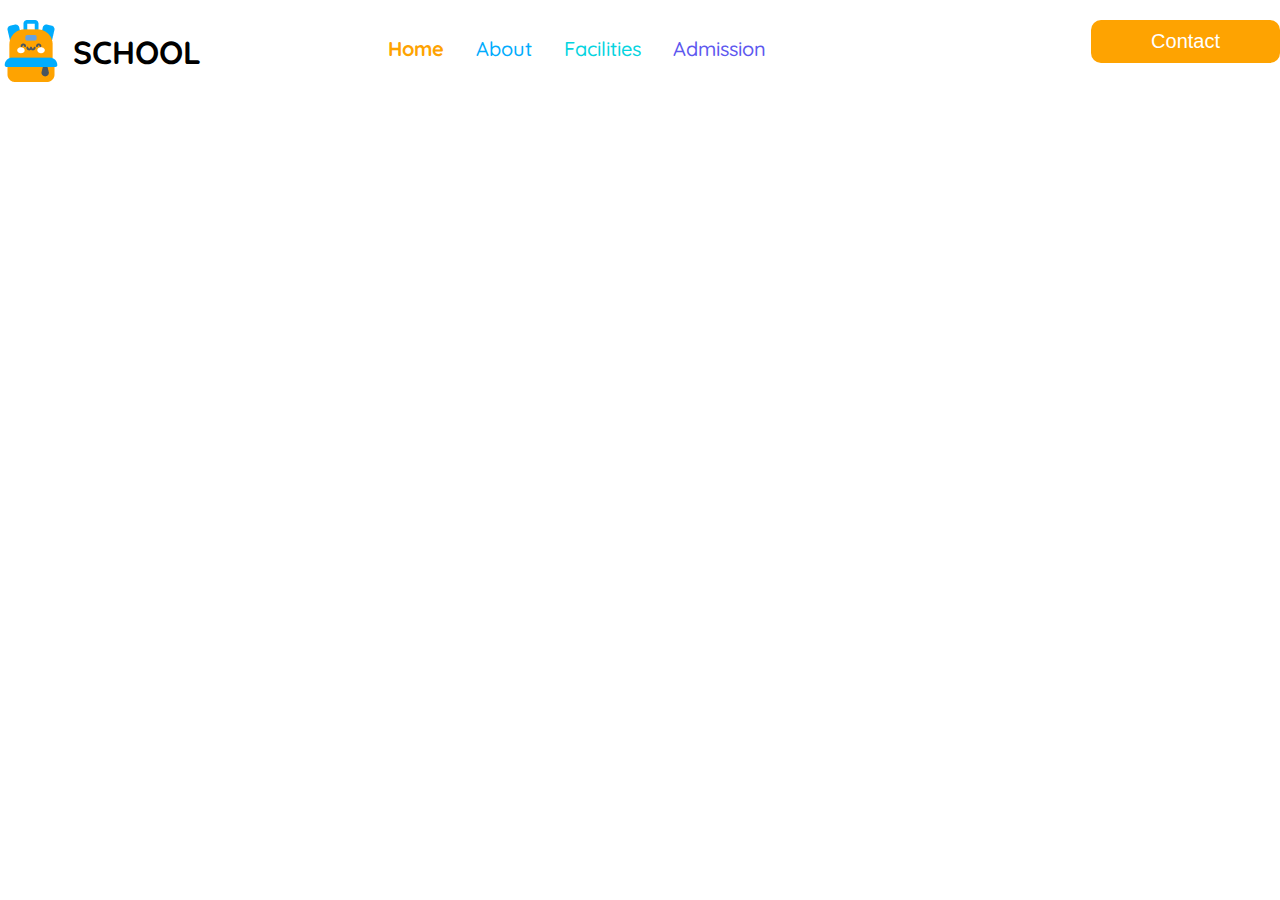
==== index.html @ 0f8f75ff "nav responsive" ====
<!DOCTYPE html>
<html lang="en">
<head>
    <meta charset="UTF-8">
    <meta name="viewport" content="width=device-width, initial-scale=1.0">
    <link rel="preconnect" href="https://fonts.googleapis.com">
    <link rel="preconnect" href="https://fonts.gstatic.com" crossorigin>
    <link href="https://fonts.googleapis.com/css2?family=Quicksand:wght@300..700&display=swap" rel="stylesheet">
    <title>Assignment-2</title>
    <link rel="stylesheet" href="./styles/styles.css">
</head>
<body>
    <header>
        <div class="container">
            <div class="nav-img display-flex"><img src="./assets/logo.png" alt="">
            <h3>SCHOOL</h3>
            </div>
            
            <div>
                <ul class="display-flex">
                <li><a id="home" href="">Home</a></li>
                <li><a id="about" href="">About</a></li>
                <li><a id="facilities" href="">Facilities</a></li>
                <li><a id="admission" href="">Admission</a></li>
                </ul>
            </div> 
              <div><button class="contact-btn">Contact</button></div>
        </div>
    </header>
</body>
</html>
---- styles/styles.css ----
*{
    margin: 0;
    padding: 0;
    box-sizing: border-box;

}

body{
    max-width: 1440px;
    margin:   0 auto;
    margin-top: 20px;
    font-family: "Quicksand", serif;
}

/* shared item */

.display-flex{
    display: flex;
}
a{
    text-decoration: none;
    

   
}
ul{
    list-style-type: none;
   margin-top: 16px;
    gap: 32px;
    justify-content: center;
    align-items: center;
    
}
.container{
    display: flex;
    justify-content: space-between;
    font-weight: 600;
}

#home{
    color: rgba(254, 163, 1, 1);
    font-size: 1.25rem;
    font-weight: bold;
}
#about{
    font-weight: 500;
    font-size: 1.25rem;
    color: rgba(1, 172, 253, 1);
}
#facilities{
    color: rgba(5, 212, 223, 1);
    font-size: 1.25rem;
    font-weight: 500;
}
#admission{
    color: rgba(93, 88, 239, 1);
    font-size: 1.25rem;
    font-weight: 500;
}

.contact-btn{
    padding: 10px 60px;
    border-radius: 10px;
    max-height: 50px;
    max-width: 197px;
    border: none;
    font-size: 1.25rem  ;
    color: rgba(255, 255, 255, 1);
    background-color: rgba(254, 163, 1, 1);
}

.nav-img{
    max-width: 62px;
    max-height: 62px;
}
.nav-img h3{
    margin: 0;
    margin-top:12px;
    margin-left: 11px;
    font-size: 2rem;
    gap: 2000px;
    font-weight: bold;
    padding:0px;
}




.hamburger-menu {
    display: flex; /* Hidden by default */
    flex-direction: column;
    gap: 5px;
}

.hamburger-menu span {
    width: 25px;
    height: 3px;
    background-color: #000;
    border-radius: 2px;
}




@media screen and (max-width: 576px) {
   .container{
        margin-top: -20px;
        border: 1px solid rgba(254, 163, 1, 1)red;
        
   }
    
    .container h3 , .ul ,a,.contact-btn {
        display: none;
    }
}
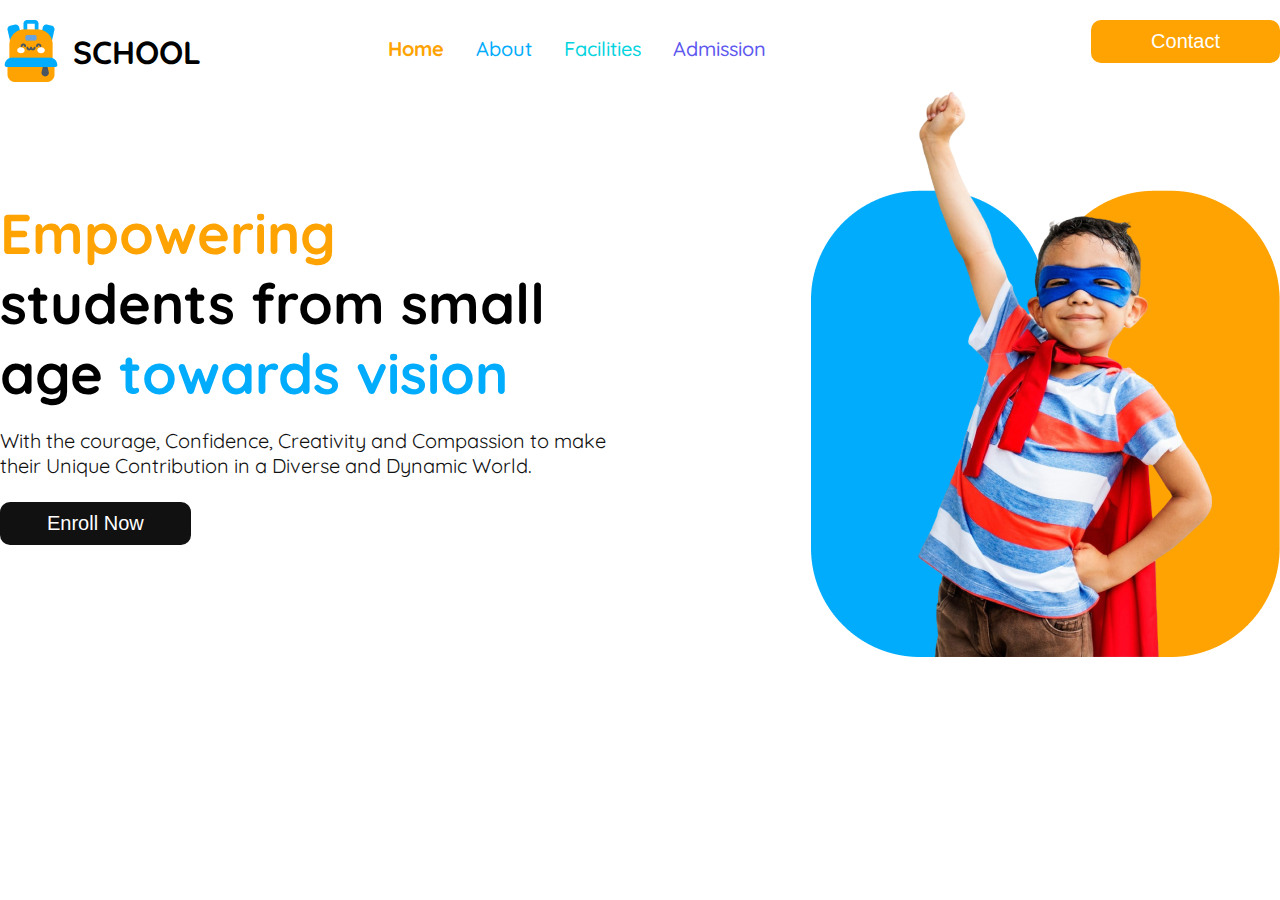
==== commit a2eb4a9a: "header responsive done" ====
--- a/index.html
+++ b/index.html
@@ -17,7 +17,7 @@
             </div>
             
             <div>
-                <ul class="display-flex">
+                <ul class="display-flex ul ">
                 <li><a id="home" href="">Home</a></li>
                 <li><a id="about" href="">About</a></li>
                 <li><a id="facilities" href="">Facilities</a></li>
@@ -25,6 +25,22 @@
                 </ul>
             </div> 
               <div><button class="contact-btn">Contact</button></div>
+              <div class="hamburger-menu">
+                <span></span>
+                <span></span>
+                <span></span>
+
+              </div>
+        </div>
+        <div class="hero-kids">
+           <div>
+            <div><img class="display-none-hero-img" src="./assets/hero-kids.png" alt=""></div>
+             <h1><span id="empowering">Empowering</span><br>    
+            students from small<br> age <span id="towards">towards vision</span></h1>
+            <p>With the courage, Confidence, Creativity and Compassion to make <br> their Unique Contribution in a Diverse and Dynamic World.</p>
+            <div class="display-flex btn-enroll" ><button class="enroll-btn ">Enroll Now</button></div>
+           </div>
+            <div><img class="hero-img" src="./assets/hero-kids.png" alt=""></div>
         </div>
     </header>
 </body>
--- a/styles/styles.css
+++ b/styles/styles.css
@@ -35,6 +35,8 @@
     display: flex;
     justify-content: space-between;
     font-weight: 600;
+    max-width: 1440px;
+    margin:   0 auto;
 }
 
 #home{
@@ -87,10 +89,10 @@
 
 
 .hamburger-menu {
-    display: flex; /* Hidden by default */
+    display: none;
     flex-direction: column;
     gap: 5px;
-}
+}       
 
 .hamburger-menu span {
     width: 25px;
@@ -100,16 +102,99 @@
 }
 
 
+/* hero-kid */
+.hero-kids{
+    display: flex;
+    justify-content: space-between;
+    align-items: center;
+    
+    
+}
+.hero-kids h1{
+    font-size: 3.5rem;
+    font-weight: bold;
+}
+
+.hero-kids p{
+    color: rgba(17, 17, 17, 1);
+    font-size: 1.25rem;
+    margin-top: 20px;
+}
+#empowering{
+    color: rgba(254, 163, 1, 1);
+}
+#towards{
+    color:rgba(1, 172, 253, 1);
+}
+
+.enroll-btn{
+    margin-top: 24px;
+    padding: 10px 47px;
+    background-color: rgba(17, 17, 17, 1);
+    border: none;
+    border-radius: 10px;
+    color: rgba(255, 255, 255, 1);
+    font-size: 1.25rem;
+}
+
+.display-none-hero-img{
+    display: none;
+
+}
+
 
 
 @media screen and (max-width: 576px) {
    .container{
         margin-top: -20px;
-        border: 1px solid rgba(254, 163, 1, 1)red;
+        padding: 12px 16px;
+        border: 1px solid rgba(254, 163, 1, 1)  ;
         
    }
-    
-    .container h3 , .ul ,a,.contact-btn {
+   .hamburger-menu{
+    display: flex;
+    margin-top: 20px;
+   }
+    .container h3 ,
+     .ul 
+     , a
+     ,.contact-btn{
         display: none;
     }
+    .hero-img{
+        display: none;
+    }
+    .display-none-hero-img{
+        display: flex;
+        max-width: 336px;
+        margin-left: 26px;
+        
+    }
+    .hero-kids {
+        
+        justify-items: center;
+        margin-left: 17px;
+        margin-right: 16px;
+        
+    }
+    .hero-kids h1{
+        text-align: center;
+        font-size: 2rem;
+    }
+    .hero-kids p{
+        text-align: center;
+        font-size: 14px;
+        font-weight: 600;
+    }
+    .btn-enroll{
+        display: flex;
+        justify-items: center;
+        justify-content: center;
+        align-items: center;
+    }
+   .enroll-btn{
+        padding: 6px 24px;
+        
+        font-size: 16px;
+   }
 }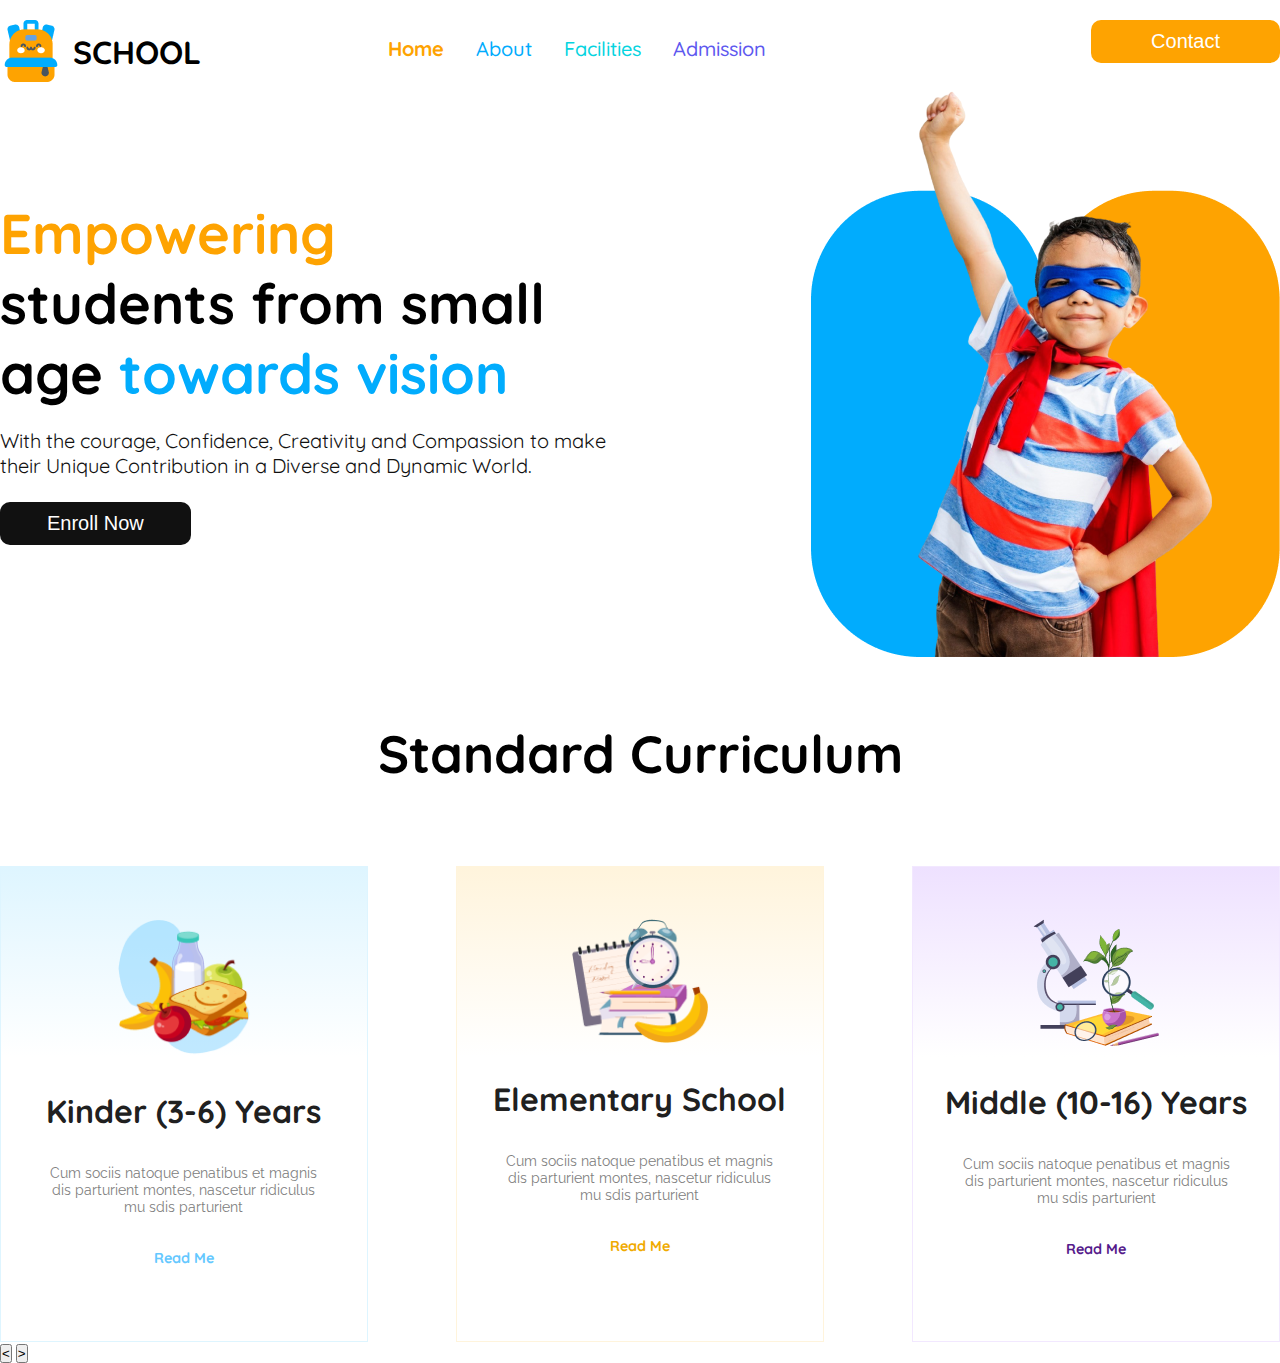
==== commit b92743ea: "Header , card , card-background-img , linear-gradient added also side is responsive" ====
--- a/index.html
+++ b/index.html
@@ -1,47 +1,120 @@
 <!DOCTYPE html>
 <html lang="en">
-<head>
-    <meta charset="UTF-8">
-    <meta name="viewport" content="width=device-width, initial-scale=1.0">
-    <link rel="preconnect" href="https://fonts.googleapis.com">
-    <link rel="preconnect" href="https://fonts.gstatic.com" crossorigin>
-    <link href="https://fonts.googleapis.com/css2?family=Quicksand:wght@300..700&display=swap" rel="stylesheet">
+  <head>
+    <meta charset="UTF-8" />
+    <meta name="viewport" content="width=device-width, initial-scale=1.0" />
+    <link rel="preconnect" href="https://fonts.googleapis.com" />
+    <link rel="preconnect" href="https://fonts.gstatic.com" crossorigin />
+    <link
+      href="https://fonts.googleapis.com/css2?family=Quicksand:wght@300..700&display=swap"
+      rel="stylesheet"
+    />
+    <link rel="preconnect" href="https://fonts.googleapis.com" />
+    <link rel="preconnect" href="https://fonts.gstatic.com" crossorigin />
+    <link
+      href="https://fonts.googleapis.com/css2?family=Raleway:ital,wght@0,100..900;1,100..900&display=swap"
+      rel="stylesheet"
+    />
+
     <title>Assignment-2</title>
-    <link rel="stylesheet" href="./styles/styles.css">
-</head>
-<body>
+    <link rel="stylesheet" href="./styles/styles.css" />
+  </head>
+  <body>
     <header>
-        <div class="container">
-            <div class="nav-img display-flex"><img src="./assets/logo.png" alt="">
-            <h3>SCHOOL</h3>
-            </div>
-            
-            <div>
-                <ul class="display-flex ul ">
-                <li><a id="home" href="">Home</a></li>
-                <li><a id="about" href="">About</a></li>
-                <li><a id="facilities" href="">Facilities</a></li>
-                <li><a id="admission" href="">Admission</a></li>
-                </ul>
-            </div> 
-              <div><button class="contact-btn">Contact</button></div>
-              <div class="hamburger-menu">
-                <span></span>
-                <span></span>
-                <span></span>
+      <div class="container">
+        <div class="nav-img display-flex">
+          <img src="./assets/logo.png" alt="" />
+          <h3>SCHOOL</h3>
+        </div>
 
-              </div>
+        <div>
+          <ul class="display-flex ul">
+            <li><a id="home" href="">Home</a></li>
+            <li><a id="about" href="">About</a></li>
+            <li><a id="facilities" href="">Facilities</a></li>
+            <li><a id="admission" href="">Admission</a></li>
+          </ul>
         </div>
-        <div class="hero-kids">
-           <div>
-            <div><img class="display-none-hero-img" src="./assets/hero-kids.png" alt=""></div>
-             <h1><span id="empowering">Empowering</span><br>    
-            students from small<br> age <span id="towards">towards vision</span></h1>
-            <p>With the courage, Confidence, Creativity and Compassion to make <br> their Unique Contribution in a Diverse and Dynamic World.</p>
-            <div class="display-flex btn-enroll" ><button class="enroll-btn ">Enroll Now</button></div>
-           </div>
-            <div><img class="hero-img" src="./assets/hero-kids.png" alt=""></div>
+        <div><button class="contact-btn">Contact</button></div>
+        <div class="hamburger-menu">
+          <span></span>
+          <span></span>
+          <span></span>
         </div>
+      </div>
+      <div class="hero-kids">
+        <div>
+          <div>
+            <img
+              class="display-none-hero-img"
+              src="./assets/hero-kids.png"
+              alt=""
+            />
+          </div>
+          <h1>
+            <span id="empowering">Empowering</span><br />
+            students from small<br />
+            age <span id="towards">towards vision</span>
+          </h1>
+          <p>
+            With the courage, Confidence, Creativity and Compassion to make
+            <br />
+            their Unique Contribution in a Diverse and Dynamic World.
+          </p>
+          <div class="display-flex btn-enroll">
+            <button class="enroll-btn">Enroll Now</button>
+          </div>
+        </div>
+        <div><img class="hero-img" src="./assets/hero-kids.png" alt="" /></div>
+      </div>
     </header>
-</body>
-</html>+
+    <main class="first-section">
+      <section>
+        <div class="main-title">
+          <h3>Standard Curriculum</h3>
+        </div>
+        <!-- <img src="./assets/bg.png bg-display-none" alt=""> -->
+        <div class="cards">
+          <div class="card-1">
+            <img src="./assets/kinder.png" alt="" />
+            <h3>Kinder (3-6) Years</h3>
+            <p>
+              Cum sociis natoque penatibus et magnis dis parturient montes,
+              nascetur ridiculus mu sdis parturient
+            </p>
+            <div class="a-readme"><a href="" class="a-blue">Read Me</a></div>
+          </div>
+          <div class="card-2">
+            <img src="./assets/elementary.png" alt="" />
+            <h3>Elementary School</h3>
+            <p>
+              Cum sociis natoque penatibus et magnis dis parturient montes,
+              nascetur ridiculus mu sdis parturient
+            </p>
+            <div class="a-readme"><a href="" class="a-orange">Read Me</a></div>
+          </div>
+
+          <div class="card-3">
+            <img src="./assets/middle.png" alt="" />
+            <h3>Middle (10-16) Years</h3>
+            <p>
+              Cum sociis natoque penatibus et magnis dis parturient montes,
+              nascetur ridiculus mu sdis parturient
+            </p>
+            <div class="a-readme"><a href="" class="a-purple">Read Me</a></div>
+          </div>
+        </div>
+        <div class="button-container">
+          <button class="circle-button">
+            <span class="arrow">&lt;</span>
+          </button>
+          <button class="circle-button">
+            <span class="arrow">&gt;</span>
+          </button>
+        </div>
+      </section>
+      <section></section>
+    </main>
+  </body>
+</html>
--- a/styles/styles.css
+++ b/styles/styles.css
@@ -142,6 +142,99 @@
 
 }
 
+/* main section card */
+.main-title{
+    display: flex;
+    justify-content: center;
+    align-items: center;
+    margin-top: 60px;
+    font-size: 2.8rem;
+    font-weight: bold;
+    color: rgba(0, 0, 0, 1);
+
+}
+
+.cards  {
+    margin-top: 80px;
+    display: flex;
+    justify-content: space-between;
+    align-items: center;
+    gap: 29px;
+    /* border: 1px solid red; */
+}
+
+
+.card-1{
+    max-width: 367.8px;
+    height: 476px;
+    border: 1px solid rgba(222, 245, 255, 1)    ;
+    text-align: center;
+    padding-top: 52px;
+    background: linear-gradient(to bottom, rgba(222, 245, 255, 1),rgba(255, 255, 255, 1)40%);
+    
+}
+
+
+.card-2{
+    max-width: 367.8px;
+    height: 476px;
+    border: 1px solid rgba(255, 244, 220, 1)   ;
+    text-align: center;
+    padding-top: 52px;
+    background: linear-gradient(to bottom,rgba(255, 244, 220, 1) ,rgba(255, 255, 255, 1)40%);
+}
+.card-3{
+    max-width: 367.8px;
+    height: 476px;
+    border: 1px solid rgba(242, 232, 255, 1)   ;
+    text-align: center;
+    padding-top: 52px;
+    background: linear-gradient(to bottom,rgba(238, 225, 255, 1) ,rgba(255, 255, 255, 1)40%);
+}
+/* card shared items */
+.cards h3{
+    margin-top: 32px;
+    font-size: 2rem;
+    font-weight: bold;
+    color: rgba(32, 32, 32, 1);
+    
+
+}
+
+.cards p{
+    margin-top: 33px;
+    color: rgba(128, 128, 128, 1);
+    font-family: "Raleway", serif;
+    font-size: 0.9rem;
+    padding-left: 40px;
+    padding-right: 40px;
+}
+
+
+.cards img{
+    max-width: 136px;
+    max-height: 136px;
+}
+
+
+.a-readme{
+   font-size: 0.9rem;
+   font-weight: bold;
+   margin-top: 34px;
+}
+
+/* shared color for card's anchor tag */
+.a-blue{
+    color: rgba(100, 200, 255, 1);
+}
+.a-orange{
+    color: rgba(240, 170, 0, 1);
+}
+
+.a-purple{
+
+    column-rule: rgba(135, 0, 255, 1);
+}
 
 
 @media screen and (max-width: 576px) {
@@ -166,15 +259,17 @@
     }
     .display-none-hero-img{
         display: flex;
+        justify-content: center;
+        align-items: center;
+        margin: 0 auto;
         max-width: 336px;
-        margin-left: 26px;
-        
+
     }
     .hero-kids {
         
         justify-items: center;
         margin-left: 17px;
-        margin-right: 16px;
+        margin-right: 17px;
         
     }
     .hero-kids h1{
@@ -183,18 +278,22 @@
     }
     .hero-kids p{
         text-align: center;
+        display: flex;
+        justify-content: center;
+        align-items: center;
+        margin:  0 auto ;
         font-size: 14px;
         font-weight: 600;
+        margin-top: 18px;
     }
     .btn-enroll{
         display: flex;
-        justify-items: center;
         justify-content: center;
         align-items: center;
+        margin: 0 auto;
     }
    .enroll-btn{
         padding: 6px 24px;
-        
         font-size: 16px;
    }
 }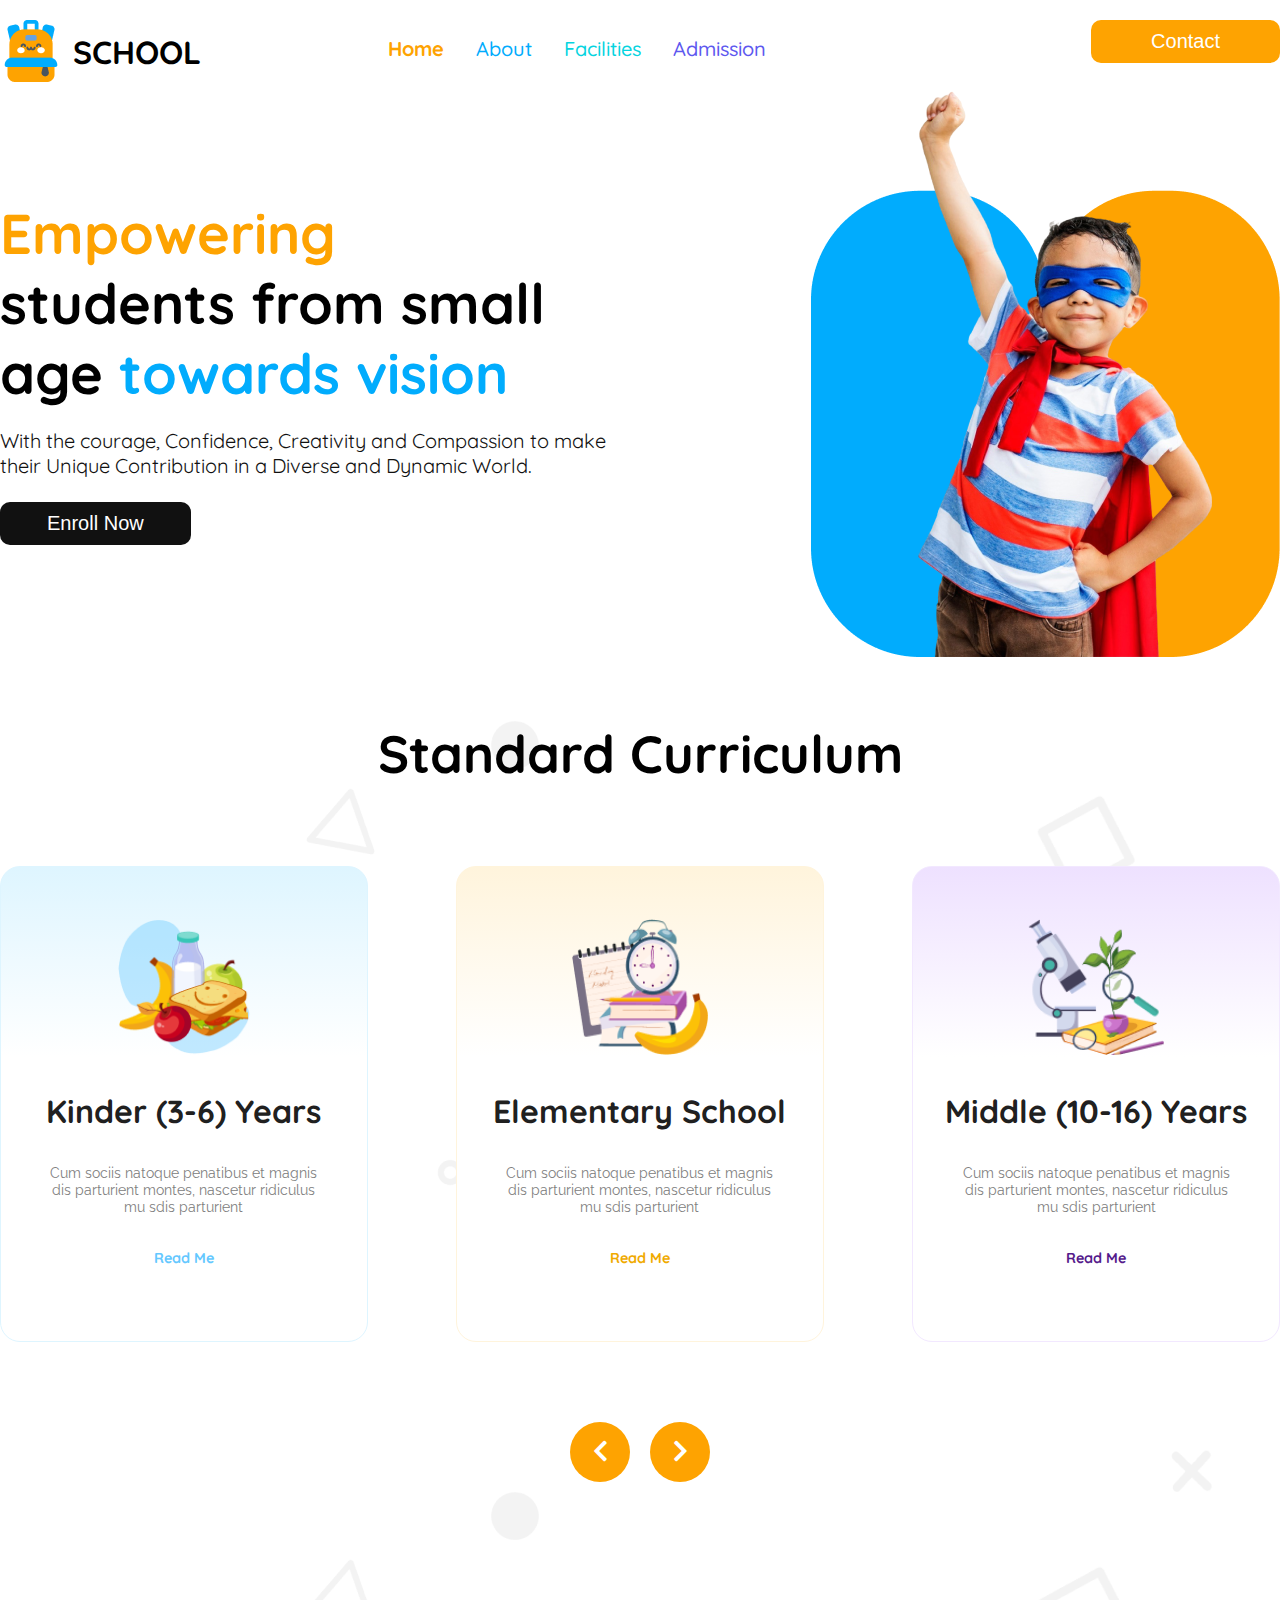
==== commit 43bed70a: "Header , card , card-background-img , linear-gradient added also side is responsivee" ====
--- a/index.html
+++ b/index.html
@@ -7,6 +7,10 @@
     <link rel="preconnect" href="https://fonts.gstatic.com" crossorigin />
     <link
       href="https://fonts.googleapis.com/css2?family=Quicksand:wght@300..700&display=swap"
+      rel="stylesheet"
+    />
+    <link
+      href="https://cdnjs.cloudflare.com/ajax/libs/font-awesome/5.15.4/css/all.min.css"
       rel="stylesheet"
     />
     <link rel="preconnect" href="https://fonts.googleapis.com" />
@@ -105,13 +109,15 @@
             <div class="a-readme"><a href="" class="a-purple">Read Me</a></div>
           </div>
         </div>
-        <div class="button-container">
-          <button class="circle-button">
-            <span class="arrow">&lt;</span>
-          </button>
-          <button class="circle-button">
-            <span class="arrow">&gt;</span>
-          </button>
+        <div class="btn-arrow">
+          <div class="button-container">
+            <button class="circle-button">
+              <span class="arrow"><i class="fas fa-chevron-left"></i></span>
+            </button>
+            <button class="circle-button">
+              <span class="arrow"><i class="fas fa-chevron-right"></i></span>
+            </button>
+          </div>
         </div>
       </section>
       <section></section>
--- a/styles/styles.css
+++ b/styles/styles.css
@@ -154,6 +154,12 @@
 
 }
 
+.first-section{
+    background-image: url(/assets/bg.png);
+    height: 879px;
+}
+
+
 .cards  {
     margin-top: 80px;
     display: flex;
@@ -171,6 +177,7 @@
     text-align: center;
     padding-top: 52px;
     background: linear-gradient(to bottom, rgba(222, 245, 255, 1),rgba(255, 255, 255, 1)40%);
+    border-radius: 20px;
     
 }
 
@@ -182,6 +189,7 @@
     text-align: center;
     padding-top: 52px;
     background: linear-gradient(to bottom,rgba(255, 244, 220, 1) ,rgba(255, 255, 255, 1)40%);
+    border-radius: 20px;
 }
 .card-3{
     max-width: 367.8px;
@@ -190,6 +198,7 @@
     text-align: center;
     padding-top: 52px;
     background: linear-gradient(to bottom,rgba(238, 225, 255, 1) ,rgba(255, 255, 255, 1)40%);
+    border-radius: 20px;
 }
 /* card shared items */
 .cards h3{
@@ -199,6 +208,11 @@
     color: rgba(32, 32, 32, 1);
     
 
+}
+
+.cards img{
+    height: 136px;
+    width: 136px;
 }
 
 .cards p{
@@ -235,6 +249,68 @@
 
     column-rule: rgba(135, 0, 255, 1);
 }
+
+.bg-display-none{
+    display: none;
+}
+
+.button-container {
+    display: flex;
+    gap: 20px;
+}
+
+
+
+.btn-arrow{
+    display: flex;
+    justify-content: center;
+    margin: 0 auto;
+    margin-top: 80px;
+}
+
+.circle-button {
+    width: 60px;
+    height: 60px;
+    border: none;
+    border-radius: 50%;
+    background-color: rgba(254, 163, 1, 1);
+    transition: transform 0.2s, box-shadow 0.2s;
+}
+
+.circle-button:hover {
+    transform: scale(1.1);
+
+}
+
+.arrow {
+    font-size: 1.5rem;
+    color: rgba(255, 255, 255, 1);
+    
+}
+
+
+
+
+
+
+
+
+
+
+
+
+
+
+
+
+
+
+
+
+
+
+
+
 
 
 @media screen and (max-width: 576px) {
@@ -296,4 +372,25 @@
         padding: 6px 24px;
         font-size: 16px;
    }
+
+   .cards {
+    flex-direction: column;
+    height: 321px;
+    margin-top: 20px;
+    
+   }
+
+   .main-title{
+        font-size: 1.6rem;
+   }
+   
+    .frist-section{
+        
+    
+}   
+    .btn-arrow{
+        display: none;
+    }
+    
+   
 }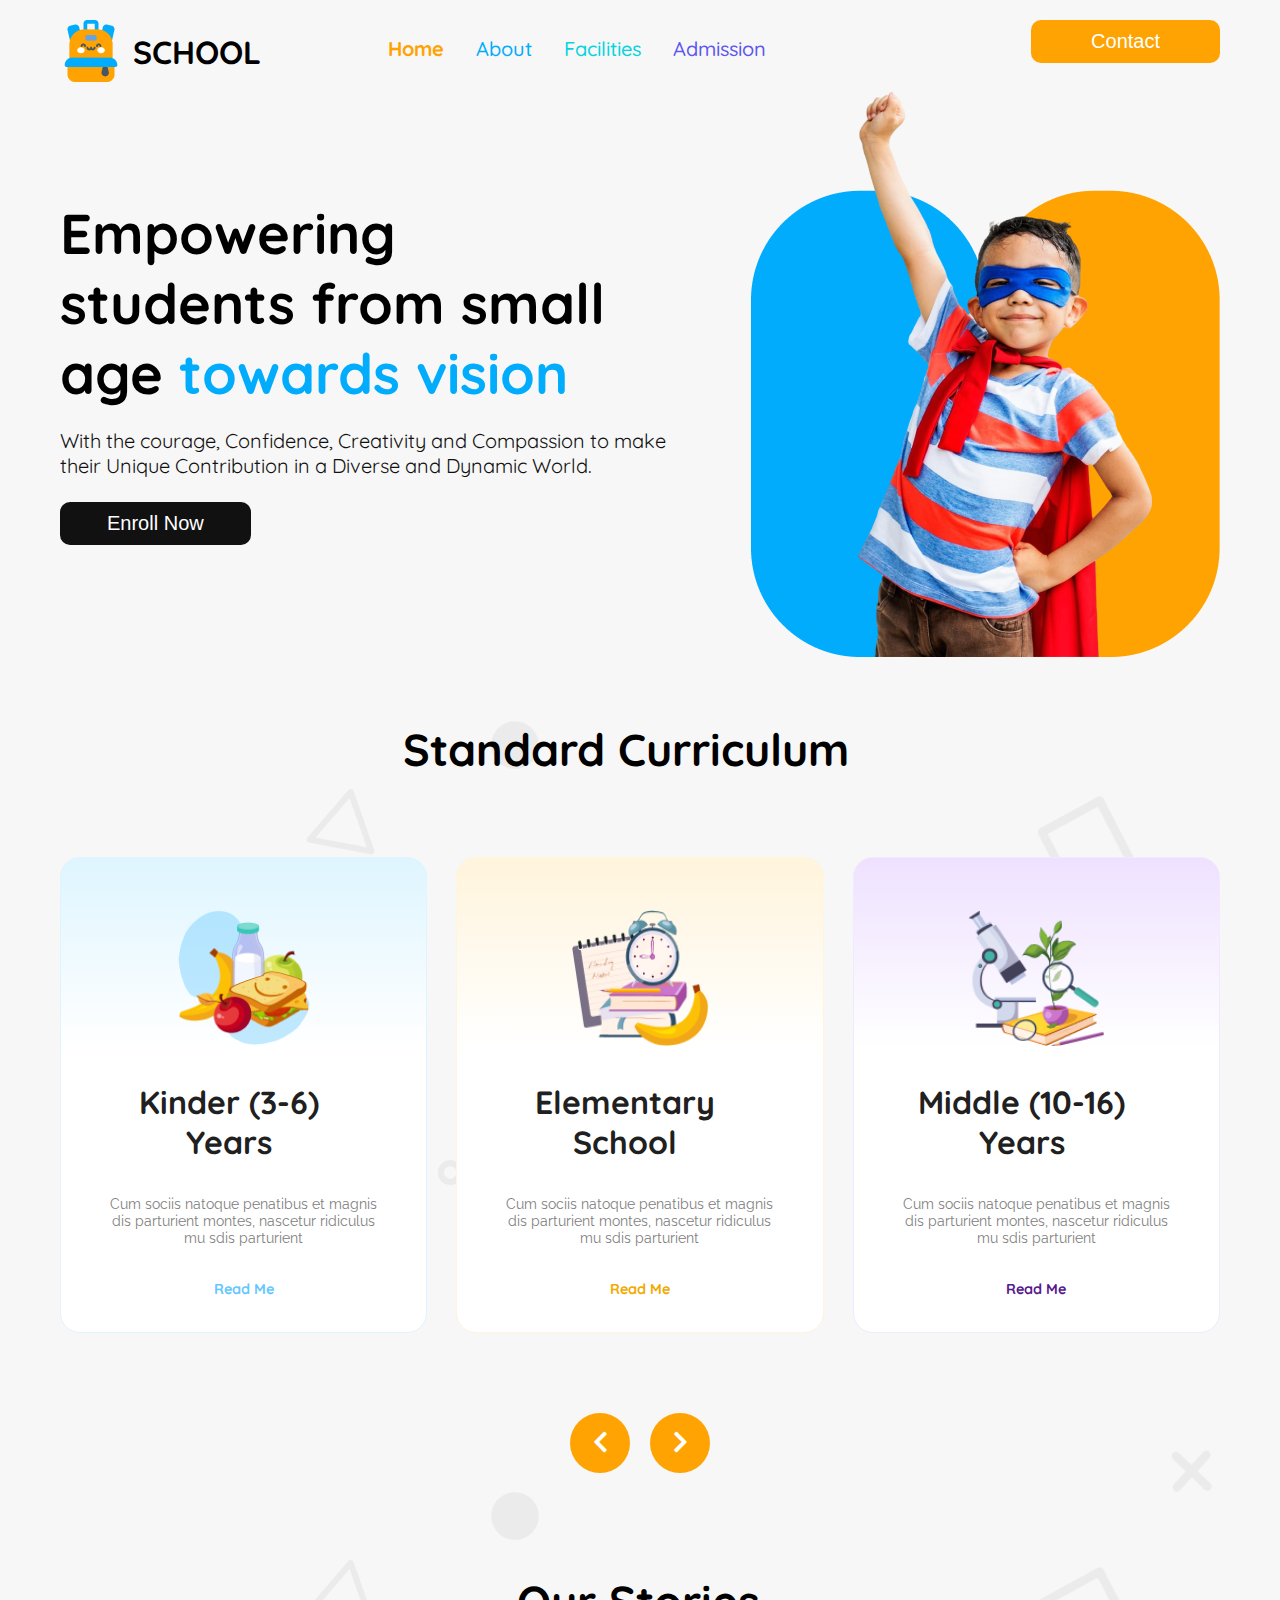
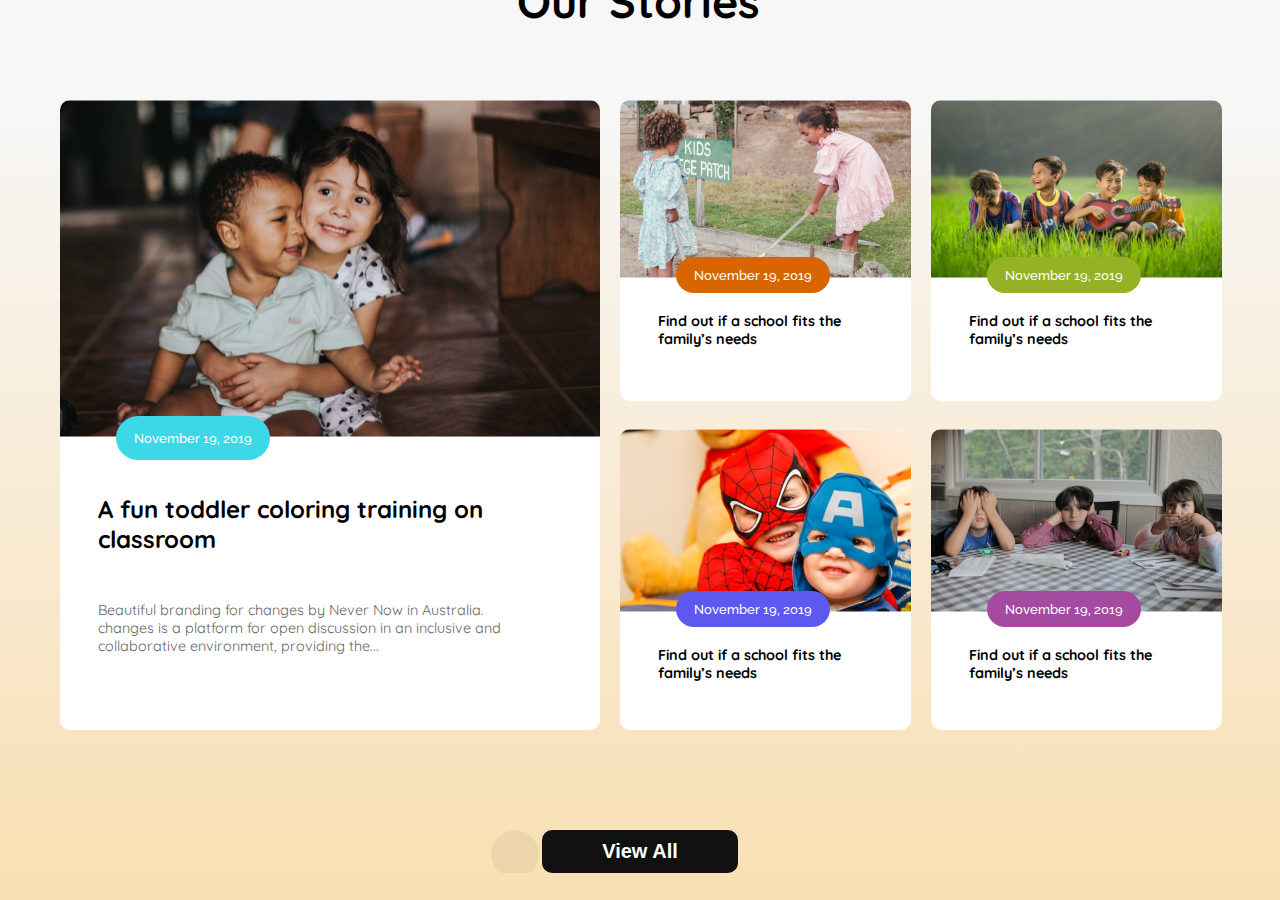
==== commit 6f7347d1: "stories section added some btn added" ====
--- a/index.html
+++ b/index.html
@@ -25,7 +25,7 @@
   </head>
   <body>
     <header>
-      <div class="container">
+      <div class="container display-r">
         <div class="nav-img display-flex">
           <img src="./assets/logo.png" alt="" />
           <h3>SCHOOL</h3>
@@ -46,7 +46,7 @@
           <span></span>
         </div>
       </div>
-      <div class="hero-kids">
+      <div class="hero-kids display-r">
         <div>
           <div>
             <img
@@ -56,7 +56,7 @@
             />
           </div>
           <h1>
-            <span id="empowering">Empowering</span><br />
+            <span id="empowering ">Empowering</span><br />
             students from small<br />
             age <span id="towards">towards vision</span>
           </h1>
@@ -79,7 +79,7 @@
           <h3>Standard Curriculum</h3>
         </div>
         <!-- <img src="./assets/bg.png bg-display-none" alt=""> -->
-        <div class="cards">
+        <div class="cards display-r">
           <div class="card-1">
             <img src="./assets/kinder.png" alt="" />
             <h3>Kinder (3-6) Years</h3>
@@ -120,7 +120,66 @@
           </div>
         </div>
       </section>
-      <section></section>
+      <div class="second-section">
+        <h3>Our Stories</h3>
+      </div>
+    </main>
+    <main class="main-second-section">
+      <div class="container-grid display-r">
+        <div class="box" id="box-1">
+          <div class="box-1-img">
+            <img src="./assets/story-1.png" alt="" />
+            <div class="box-1-btn-div">
+              <button class="box-1-btn">November 19, 2019</button>
+            </div>
+            <h3>A fun toddler coloring training on classroom</h3>
+            <p>
+              Beautiful branding for changes by Never Now in Australia. changes
+              is a platform for open discussion in an inclusive and
+              collaborative environment, providing the...
+            </p>
+          </div>
+        </div>
+        <div class="display-grid">
+          <div class="box" id="box-2">
+            <img src="./assets/story-2.png" alt="" />
+            <div class="box-1-btn-div">
+              <button class="box-1-btn padd btn-orange">
+                November 19, 2019
+              </button>
+            </div>
+            <h3>Find out if a school fits the family’s needs</h3>
+          </div>
+          <div class="box" id="box-3">
+            <img src="./assets/story-3.png" alt="" />
+            <div class="box-1-btn-div">
+              <button class="box-1-btn padd btn-green">
+                November 19, 2019
+              </button>
+            </div>
+            <h3>Find out if a school fits the family’s needs</h3>
+          </div>
+          <div class="box" id="box-4">
+            <img src="./assets/story-4.png" alt="" />
+            <div class="box-1-btn-div">
+              <button class="box-1-btn padd btn-blue">November 19, 2019</button>
+            </div>
+            <h3>Find out if a school fits the family’s needs</h3>
+          </div>
+          <div class="box" id="box-5">
+            <img src="./assets/story-5.png" alt="" />
+            <div class="box-1-btn-div">
+              <button class="box-1-btn padd btn-purple">
+                November 19, 2019
+              </button>
+            </div>
+            <h3>Find out if a school fits the family’s needs</h3>
+          </div>
+        </div>
+      </div>
+      <div class="view-all-btn-div">
+        <button class="view-all-btn">View All</button>
+      </div>
     </main>
   </body>
 </html>
--- a/styles/styles.css
+++ b/styles/styles.css
@@ -1,3 +1,4 @@
+@import url('https://fonts.googleapis.com/css2?family=Raleway:ital,wght@0,100..900;1,100..900&display=swap');
 *{
     margin: 0;
     padding: 0;
@@ -6,14 +7,17 @@
 }
 
 body{
-    max-width: 1440px;
-    margin:   0 auto;
+    
     margin-top: 20px;
     font-family: "Quicksand", serif;
+    background-color: rgba(247, 247, 247, 1);
 }
 
 /* shared item */
-
+.display-r{
+    max-width: 1160px;
+    margin:   0 auto;
+}
 .display-flex{
     display: flex;
 }
@@ -35,8 +39,7 @@
     display: flex;
     justify-content: space-between;
     font-weight: 600;
-    max-width: 1440px;
-    margin:   0 auto;
+    
 }
 
 #home{
@@ -143,7 +146,7 @@
 }
 
 /* main section card */
-.main-title{
+.main-title  h3{
     display: flex;
     justify-content: center;
     align-items: center;
@@ -155,7 +158,7 @@
 }
 
 .first-section{
-    background-image: url(/assets/bg.png);
+    background-image: url(../assets/bg.png);
     height: 879px;
 }
 
@@ -290,29 +293,206 @@
 
 
 
-
-
-
-
-
-
-
-
-
-
-
-
-
-
-
-
-
-
-
-
-
-
-
+.main-second-section {
+   
+  
+  
+
+   
+    background: linear-gradient(360deg, rgb(249, 223, 178) 0%, 
+    rgba(247, 247, 247, 1) 100%);
+    height: 800px;
+
+    
+    
+}
+
+
+
+.second-section h3{
+
+    font-size: 2.8rem;
+    font-weight: bold;
+    color: rgba(0, 0, 0, 1);
+    margin-left: 25px;
+    margin-top: 100px;
+    
+    
+}
+.second-section{
+   text-align: center;
+   
+}
+.container-grid {
+        display: grid;
+        grid-template-columns: repeat(3, 1fr);
+        /* grid-template-rows: repeat(1, 1fr)    ; */
+        gap: 20px;
+        margin-top: 100px;
+        
+}
+
+.display-grid{
+    display: grid;
+    grid-template-columns: repeat(2,1fr);
+    grid-template-rows: repeat(1,1fr);
+    gap: 20px;
+    margin: 0 auto;
+    width: 540px;
+    height: 630px;
+    
+ 
+}
+
+.box{
+    /* border: 1px solid red; */
+    border-radius: 10px;
+
+    background-color: rgba(255, 255, 255, 1);
+}
+
+
+
+.box-1-img img{
+
+    width: 540px;
+    height: 337px;
+    border-top-left-radius: 10px;
+    border-top-right-radius: 10px;
+}  
+
+#box-1 {
+        grid-row: span 2;
+        width: 540px;
+        height: 630px;
+        
+       
+}
+
+#box-1 p , h3{
+    
+    
+    padding-left: 38px;
+    padding-right: 67px;
+    
+}
+#box-1 h3  {
+    font-size: 1.5rem;
+    color: rgba(0, 0, 0, 1);
+    font-weight: bold;
+    margin-top: 34px;
+}
+#box-1 p{
+    color: rgba(102, 102, 102, 1);
+    margin-top: 47px;
+    font-size: 0.9rem;
+}
+
+/* btn-section for 2nd main section */
+.box-1-btn{
+    border-radius: 47.93px;
+    background-color: rgba(60, 216, 232, 1);
+    padding: 14px 18px;
+    border:none;
+    color: rgba(255, 255, 255, 1);
+    font-family: "Raleway", serif;
+    font-weight: 500;
+    
+    
+}
+.box-1-btn-div{
+    margin-left: 56px;
+    margin-top: -25px;
+}   
+.padd{
+   padding: 10px 18px;
+    
+    
+}
+/* btn shared colors */
+
+
+.btn-green{
+    background-color:rgba(149, 178, 38, 1);
+
+}
+.btn-blue{
+    background-color:rgba(93, 88, 240, 1);
+}
+.btn-purple{
+    background-color:rgba(164, 74, 160, 1);
+}
+.btn-orange{
+
+    background-color: rgba(217, 101, 0, 1);
+}
+#box-2{
+    width: 291px;
+    height: 301px;
+}
+#box-2 h3{
+    margin-top: 19px;
+    font-size: 0.9rem;
+    font-weight: bold;
+    color: rgba(0, 0, 0, 1);
+}
+#box-3{
+     width: 291px;
+    height: 301px;
+}
+#box-3 h3{
+    margin-top: 19px;
+    font-size: 0.9rem;
+    font-weight: bold;
+    color: rgba(0, 0, 0, 1);
+}
+
+#box-4{
+     width: 291px;
+    height: 301px;
+}
+#box-4 h3{
+    margin-top: 19px;
+    font-size: 0.9rem;
+    font-weight: bold;
+    color: rgba(0, 0, 0, 1);
+}
+#box-5{
+    width: 291px;
+    height: 301px;
+}
+
+#box-5 h3{
+    margin-top: 19px;
+    font-size: 0.9rem;
+    font-weight: bold;
+    color: rgba(0, 0, 0, 1);
+}
+
+
+#box-5 ,#box-4 ,#box-2,#box-3 , img
+{
+    border-top-left-radius: 10px;
+    border-top-right-radius: 10px;
+}
+
+.view-all-btn{
+    font-size: 1.25rem;
+    padding: 10px 60px;
+    background-color: rgba(17, 17, 17, 1);
+    color: rgba(255, 255, 255, 1);
+    border:none;
+    border-radius: 10px;
+    font-weight: bold;
+}
+
+.view-all-btn-div{
+    display: flex;
+    justify-content: center;
+    align-content: center;
+    margin-top: 80px;
+     background-image: url('../assets/bg.png');
+}
 @media screen and (max-width: 576px) {
    .container{
         margin-top: -20px;
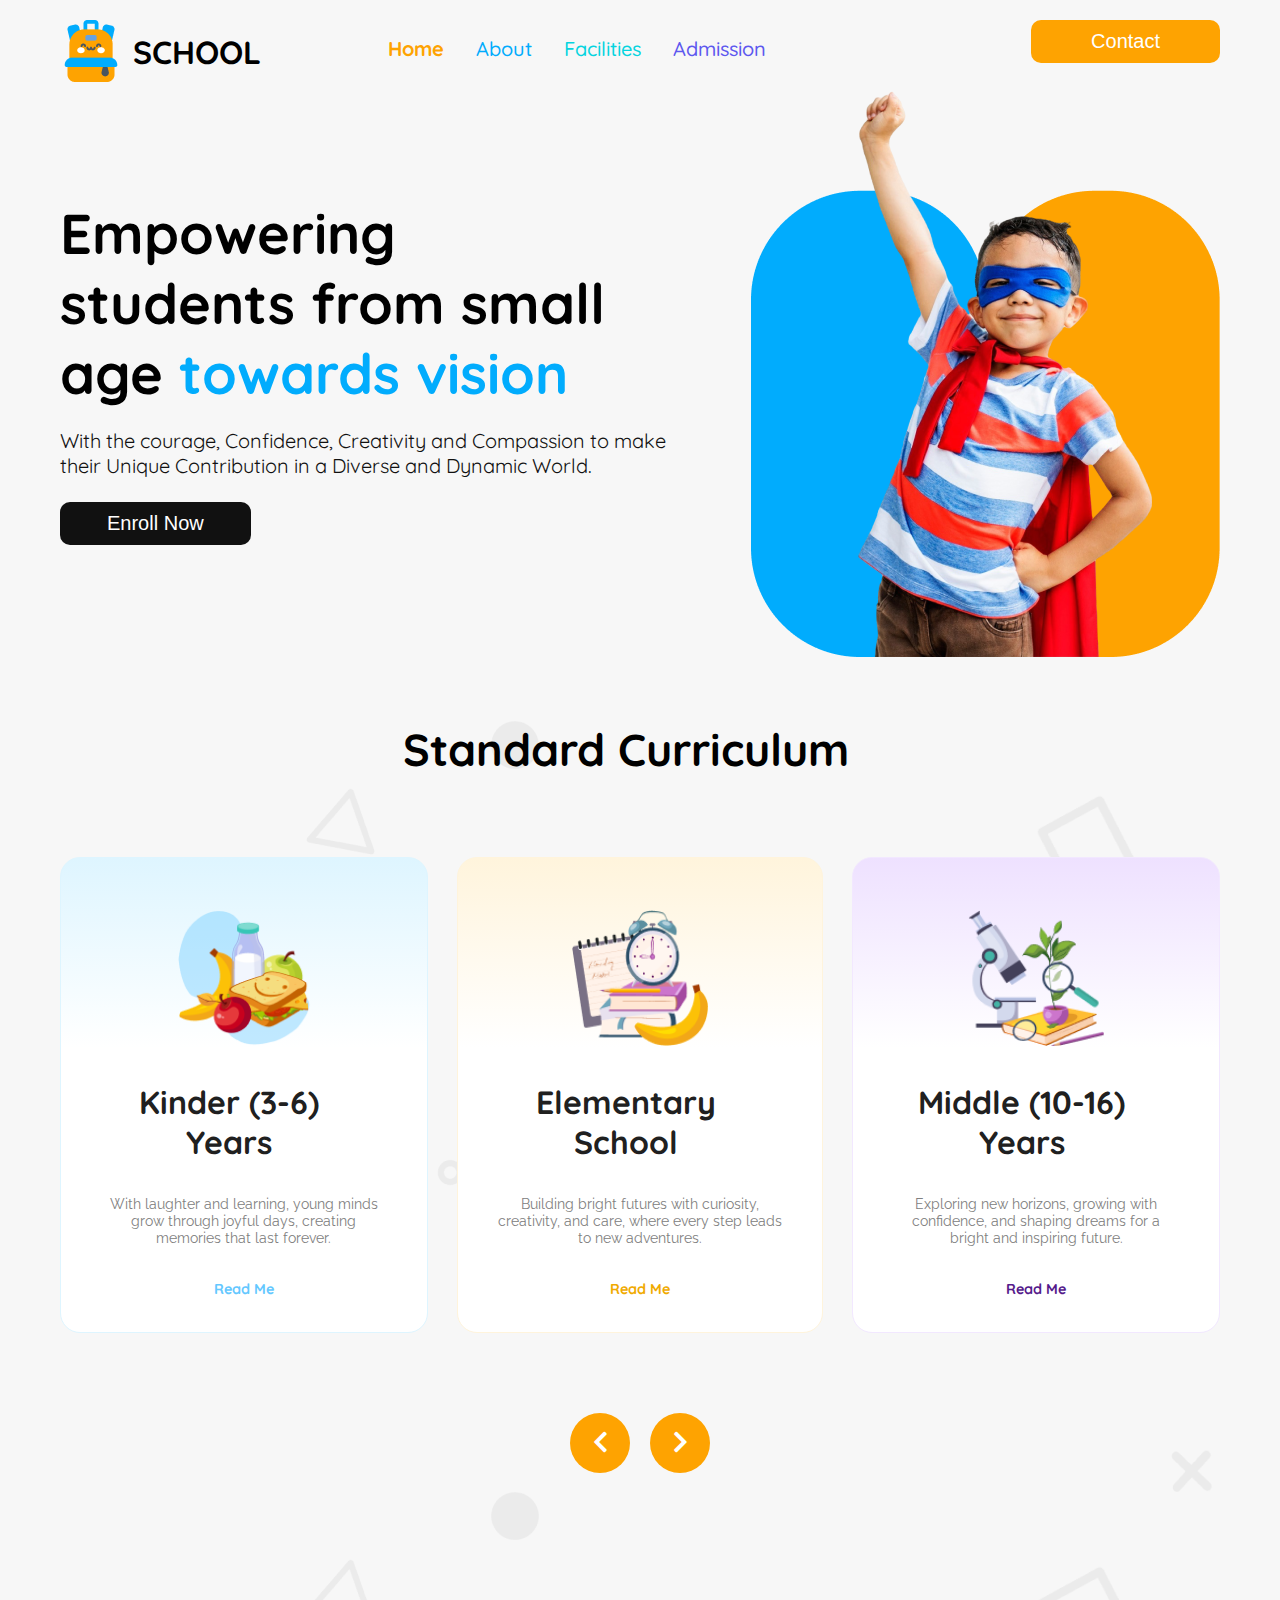
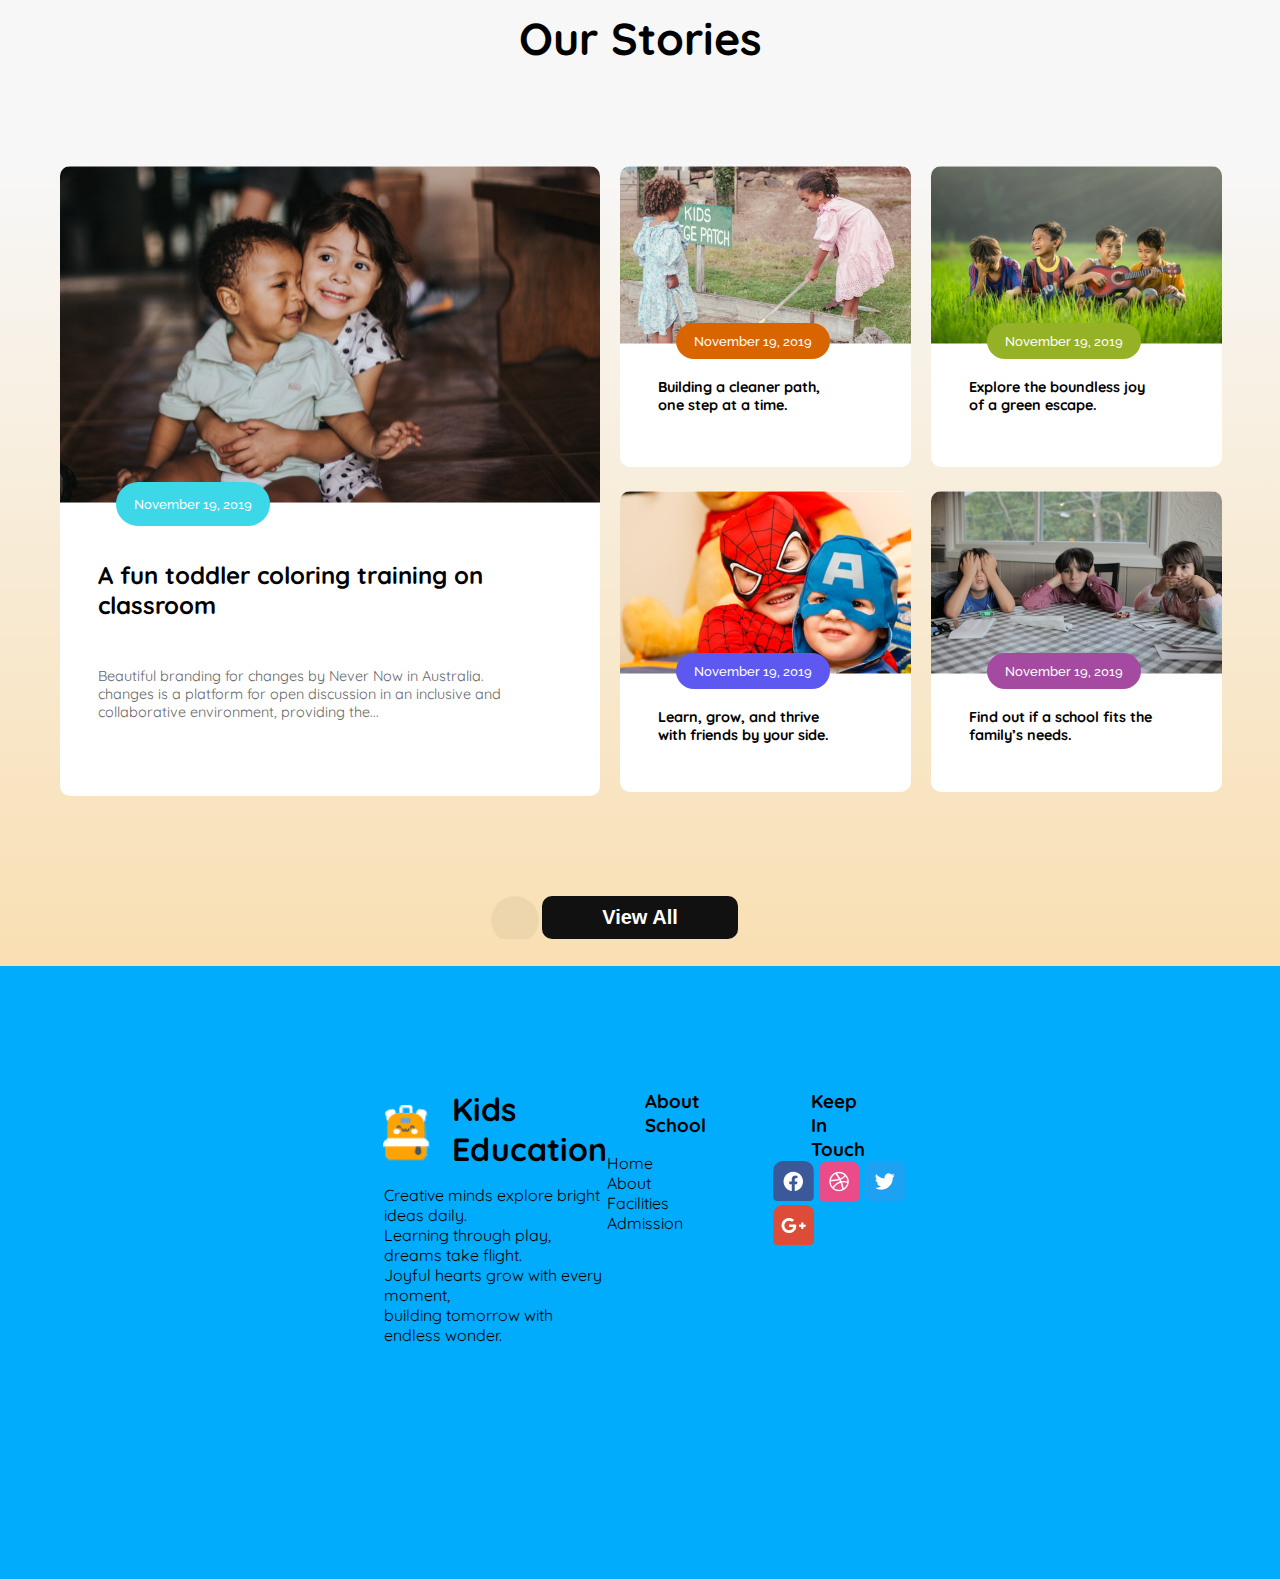
==== commit 638596d2: "Done" ====
--- a/index.html
+++ b/index.html
@@ -84,8 +84,8 @@
             <img src="./assets/kinder.png" alt="" />
             <h3>Kinder (3-6) Years</h3>
             <p>
-              Cum sociis natoque penatibus et magnis dis parturient montes,
-              nascetur ridiculus mu sdis parturient
+              With laughter and learning, young minds grow through joyful days,
+              creating memories that last forever.
             </p>
             <div class="a-readme"><a href="" class="a-blue">Read Me</a></div>
           </div>
@@ -93,8 +93,8 @@
             <img src="./assets/elementary.png" alt="" />
             <h3>Elementary School</h3>
             <p>
-              Cum sociis natoque penatibus et magnis dis parturient montes,
-              nascetur ridiculus mu sdis parturient
+              Building bright futures with curiosity, creativity, and care,
+              where every step leads to new adventures.
             </p>
             <div class="a-readme"><a href="" class="a-orange">Read Me</a></div>
           </div>
@@ -103,8 +103,8 @@
             <img src="./assets/middle.png" alt="" />
             <h3>Middle (10-16) Years</h3>
             <p>
-              Cum sociis natoque penatibus et magnis dis parturient montes,
-              nascetur ridiculus mu sdis parturient
+              Exploring new horizons, growing with confidence, and shaping
+              dreams for a bright and inspiring future.
             </p>
             <div class="a-readme"><a href="" class="a-purple">Read Me</a></div>
           </div>
@@ -120,11 +120,12 @@
           </div>
         </div>
       </section>
-      <div class="second-section">
-        <h3>Our Stories</h3>
-      </div>
     </main>
-    <main class="main-second-section">
+    <div class="second-section">
+      <h3>Our Stories</h3>
+      <!-- <img class="bg-img dis" src="./assets/bg.png" alt=""> -->
+    </div>
+    <section class="main-second-section">
       <div class="container-grid display-r">
         <div class="box" id="box-1">
           <div class="box-1-img">
@@ -148,7 +149,7 @@
                 November 19, 2019
               </button>
             </div>
-            <h3>Find out if a school fits the family’s needs</h3>
+            <h3>Building a cleaner path, one step at a time.</h3>
           </div>
           <div class="box" id="box-3">
             <img src="./assets/story-3.png" alt="" />
@@ -157,14 +158,14 @@
                 November 19, 2019
               </button>
             </div>
-            <h3>Find out if a school fits the family’s needs</h3>
+            <h3>Explore the boundless joy of a green escape.</h3>
           </div>
           <div class="box" id="box-4">
             <img src="./assets/story-4.png" alt="" />
             <div class="box-1-btn-div">
               <button class="box-1-btn padd btn-blue">November 19, 2019</button>
             </div>
-            <h3>Find out if a school fits the family’s needs</h3>
+            <h3>Learn, grow, and thrive with friends by your side.</h3>
           </div>
           <div class="box" id="box-5">
             <img src="./assets/story-5.png" alt="" />
@@ -173,13 +174,54 @@
                 November 19, 2019
               </button>
             </div>
-            <h3>Find out if a school fits the family’s needs</h3>
+            <h3>Find out if a school fits the family’s needs.</h3>
           </div>
         </div>
       </div>
       <div class="view-all-btn-div">
         <button class="view-all-btn">View All</button>
       </div>
-    </main>
+    </section>
+    <footer class="footer-margin">
+      <section class="footer-section">
+        <div class="footer-container">
+          <!-- First Column: Logo & Text -->
+          <div class="footer-col">
+            <div class="logo-section">
+              <img class="sspng" src="./assets/ss.png" alt="Decoration icon" />
+              <h1 class="kids-title">Kids <br />Education</h1>
+            </div>
+            <p class="footer-text">
+              Creative minds explore bright ideas daily.<br />
+              Learning through play, dreams take flight.<br />
+              Joyful hearts grow with every moment,<br />
+              building tomorrow with endless wonder.
+            </p>
+          </div>
+
+          <!-- Second Column: Navigation Links -->
+          <div class="footer-col">
+            <h3 class="section-title">About School</h3>
+            <ul class="footer-links">
+              <li>Home</li>
+              <li>About</li>
+              <li>Facilities</li>
+              <li>Admission</li>
+            </ul>
+          </div>
+
+          <!-- Third Column: Social Icons -->
+          <div class="footer-col">
+            <h3 class="section-title">Keep In Touch</h3>
+            <div class="social-icons">
+              <img src="./assets/fb.png" alt="Facebook" />
+              <img src="./assets/dribble.png" alt="Dribble" />
+              <img src="./assets/twitter.png" alt="Twitter" />
+              <img src="./assets/google+.png" alt="Google+" />
+            </div>
+          </div>
+        </div>
+      </section>
+    </footer>
   </body>
 </html>
--- a/styles/styles.css
+++ b/styles/styles.css
@@ -17,7 +17,11 @@
 .display-r{
     max-width: 1160px;
     margin:   0 auto;
-}
+ 
+}
+
+
+
 .display-flex{
     display: flex;
 }
@@ -294,6 +298,7 @@
 
 
 .main-second-section {
+    
    
   
   
@@ -306,6 +311,14 @@
     
     
 }
+ 
+
+
+
+
+
+
+
 
 
 
@@ -314,8 +327,8 @@
     font-size: 2.8rem;
     font-weight: bold;
     color: rgba(0, 0, 0, 1);
-    margin-left: 25px;
-    margin-top: 100px;
+    margin-left: 30px;
+    margin-top: 10px;
     
     
 }
@@ -335,7 +348,7 @@
 .display-grid{
     display: grid;
     grid-template-columns: repeat(2,1fr);
-    grid-template-rows: repeat(1,1fr);
+    
     gap: 20px;
     margin: 0 auto;
     width: 540px;
@@ -492,7 +505,89 @@
     align-content: center;
     margin-top: 80px;
      background-image: url('../assets/bg.png');
-}
+
+}
+
+/* .footer-section{
+    width: 1160px;
+    margin: 0 auto;
+
+} */
+
+.footer-margin{
+    background-color: rgba(1, 172, 253, 1);
+    height: 613px;
+    padding: 123px 134px;
+  
+    
+    
+}
+
+.footer-container {
+  display: flex;
+  justify-content: space-between;
+   margin-right: 220px;
+   margin-left: 250px;
+  
+}
+.logo-section {
+  display: flex;
+  align-items: center;
+  gap: 1rem;
+  margin-bottom: 1rem;
+}
+
+.kids h1{
+    margin-left: 50px;
+    margin-top: 50px;
+    margin-bottom: -70px;
+     color: rgba(255, 255, 255, 1);
+    font-size: 2.6rem;
+    font-weight: bold;
+    
+}
+.p{
+    font-size: 1rem;
+    color:rgba(255, 255, 255, 1);
+    font-weight: 200;
+}
+
+#about-extra-padding h3{
+    margin-top: -30px;
+    margin-left: -38px;
+    color: rgba(255, 255, 255, 1);
+    font-size: 1.5rem;
+   
+}
+
+.div  ul >li{
+      color: rgba(255, 255, 255, 1);
+    font-size: 1rem;
+    font-weight: 100;
+    
+    margin-bottom: 10px;
+}
+
+.sspng{
+    width: 82px;
+    height: 71px;
+    margin-left: -30px;
+}
+.keep  h3{
+     margin-top: -95px;
+     color: rgba(255, 255, 255, 1);
+        font-size: 20px;
+}
+
+.keep img{
+    width: 30px;
+    height: 30px;
+    margin-top: 10px;
+    margin-left: 20px;
+}
+
+
+
 @media screen and (max-width: 576px) {
    .container{
         margin-top: -20px;
@@ -560,8 +655,17 @@
     
    }
 
-   .main-title{
+   .card-2{
+    margin-top: -10px;
+
+   }.card-3{
+    margin-top: -10px;
+   }
+
+   .main-title h3{
         font-size: 1.6rem;
+        text-align: center;
+        margin-left: 27px;
    }
    
     .frist-section{
@@ -572,5 +676,161 @@
         display: none;
     }
     
-   
-}+   #box-1{
+    display: none;
+   }
+   
+    .second-section{
+        margin-top: 600px;
+        background-image: url('../assets/bg.png');
+        height: 100px;
+    
+        
+    }  
+   .main-second-section{
+    margin-top: -80px;
+    height: 500px;
+   
+    
+   
+   }
+   .display-grid{
+        height: 170px;
+        width: 360px;
+        column-gap: 4px;
+        margin-left: 7px;
+        
+     
+   }
+   .container-grid{
+      max-width: 368px;
+        background-image: url('../assets/bg.png');
+   }
+   
+    .display-grid img{
+        max-width: 179px;
+        max-height: 105px;
+       
+        
+    }
+    #box-2  h3{
+         font-size: 9px;
+         padding: 1px 20px;
+    }
+
+    #box-2{
+        max-width: 173px;
+        max-height: 180px;
+         
+
+    } 
+    
+ #box-3 h3{
+    font-size: 9px;
+    padding: 1px 20px;
+
+ }
+#box-3{
+    max-width: 173px;
+    max-height: 180px;  
+
+}
+
+    #box-4 h3{
+    font-size: 9px;
+    padding: 1px 20px;
+    }
+
+    #box-4 {
+        max-width: 167px;
+        max-height: 180px;
+         
+
+    }
+
+#box-5 h3{
+     font-size: 9px;
+    padding: 1px 20px;
+}
+    #box-5{
+    max-width: 167px;
+    max-height: 180px; 
+    }
+               
+
+    .box-1-btn-div{
+        margin-top: -17px;
+        margin-left: 20px;
+        
+        
+    }
+    .box-1-btn{
+        padding: 5px 11px;
+        font-size: 0.58rem;
+        
+    }
+
+    .view-all-btn-div{
+        margin-top: 240px;
+        
+    }
+
+    .view-all-btn{
+        padding: 5px 37px;
+        font-size: 16px;
+        border-radius: 10px;
+        background-color: rgba(17, 17, 17, 1);
+        
+    }
+    .footer-margin{
+    
+        padding: 30px;
+        
+        
+
+    }  
+    .section-title{
+        margin-left: -40px;
+        margin-top: 30px;
+        margin-bottom: 30px;
+        color: rgba(255, 255, 255, 1);
+        font-size: 1.5rem;
+    }
+    
+    .footer-container{
+        flex-direction: column;
+        margin-right: 10px;
+        margin-left: 10px;
+    } 
+  .footer-links li {
+  margin-bottom: 15px;
+  color: rgba(255, 255, 255, 1);
+  font-size: 1rem;
+  font-weight: 200;
+  /* text-indent: 0;  */
+  /* padding-left: 0;  */
+  }
+    
+    .footer-text{
+        width: 350px;
+        height: 100px;
+    }
+
+    .footer-links{
+        width: 200px;
+    }
+
+    .section-title{
+        width: 300px;
+    }
+    .kids-title{
+        font-size: 2.23rem;
+        font-weight: bold;
+        color: rgba(255, 255, 255, 1);
+    }
+
+}
+  
+
+
+
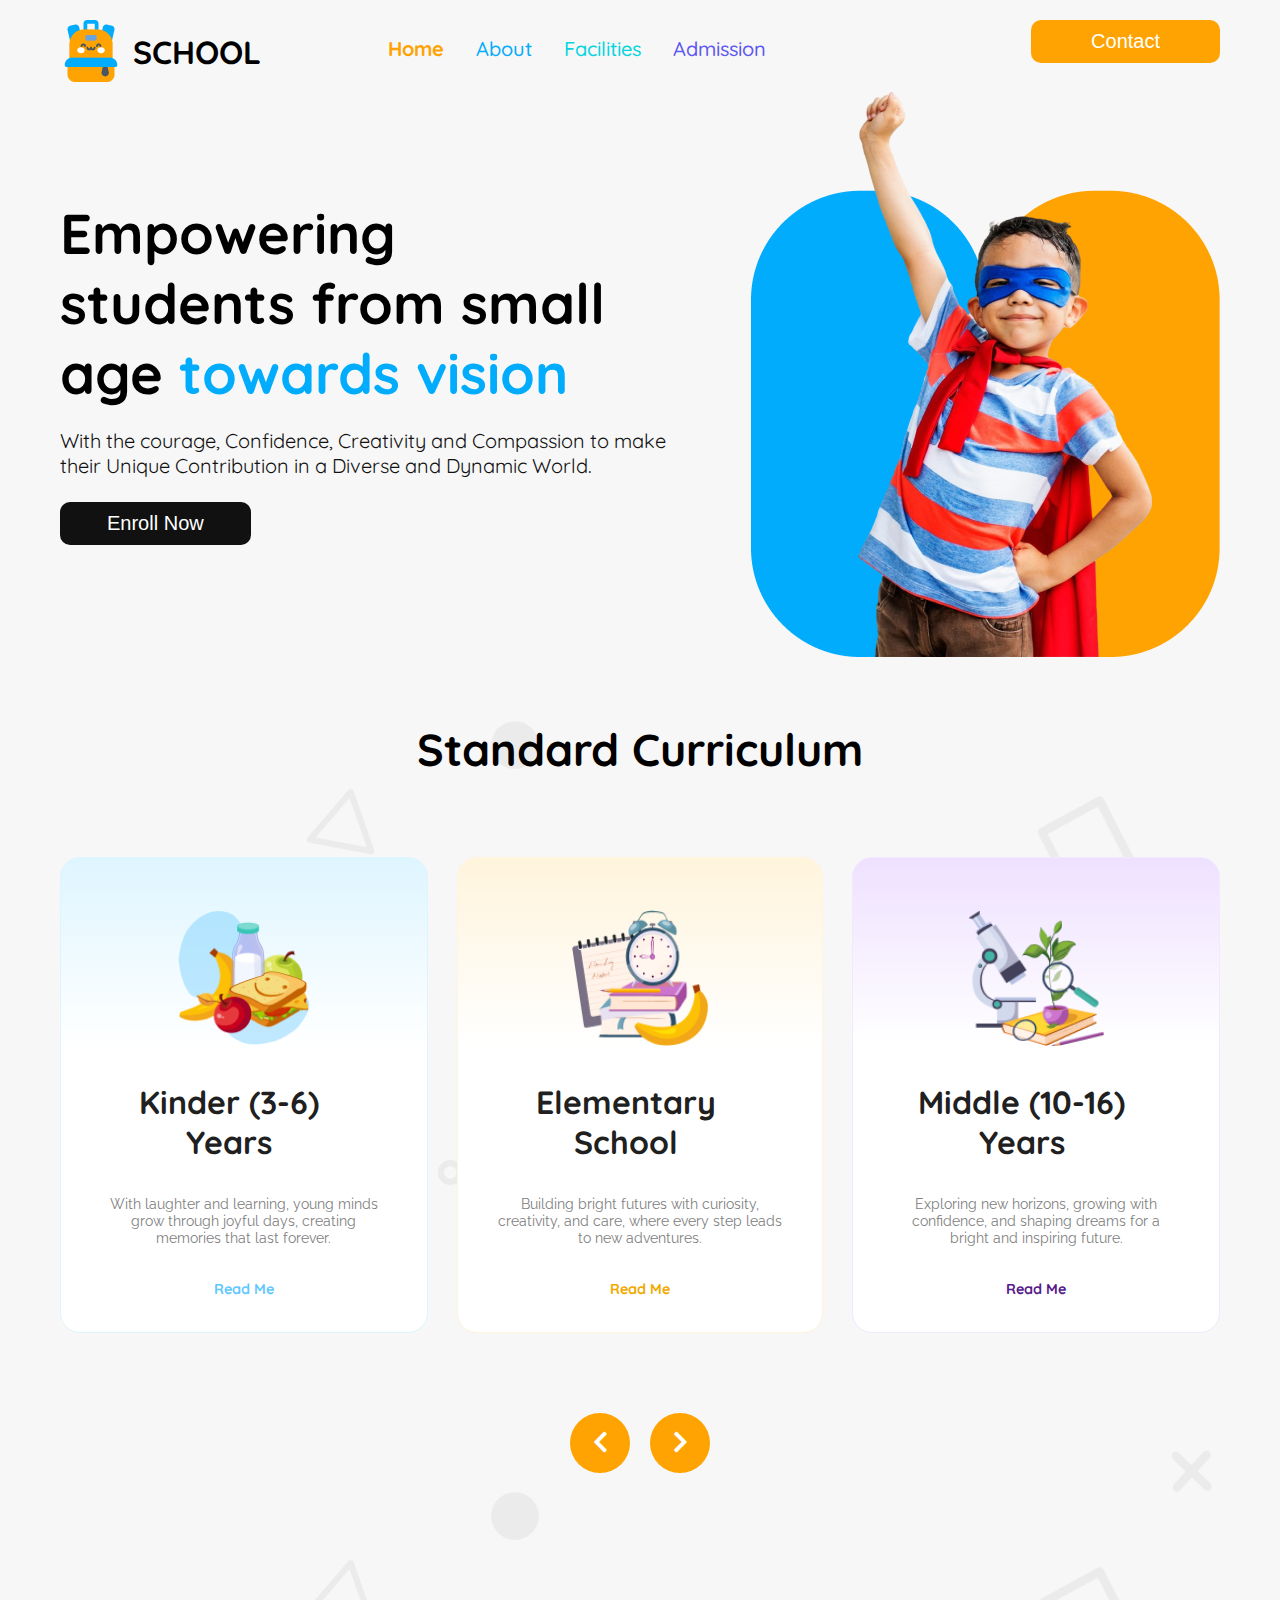
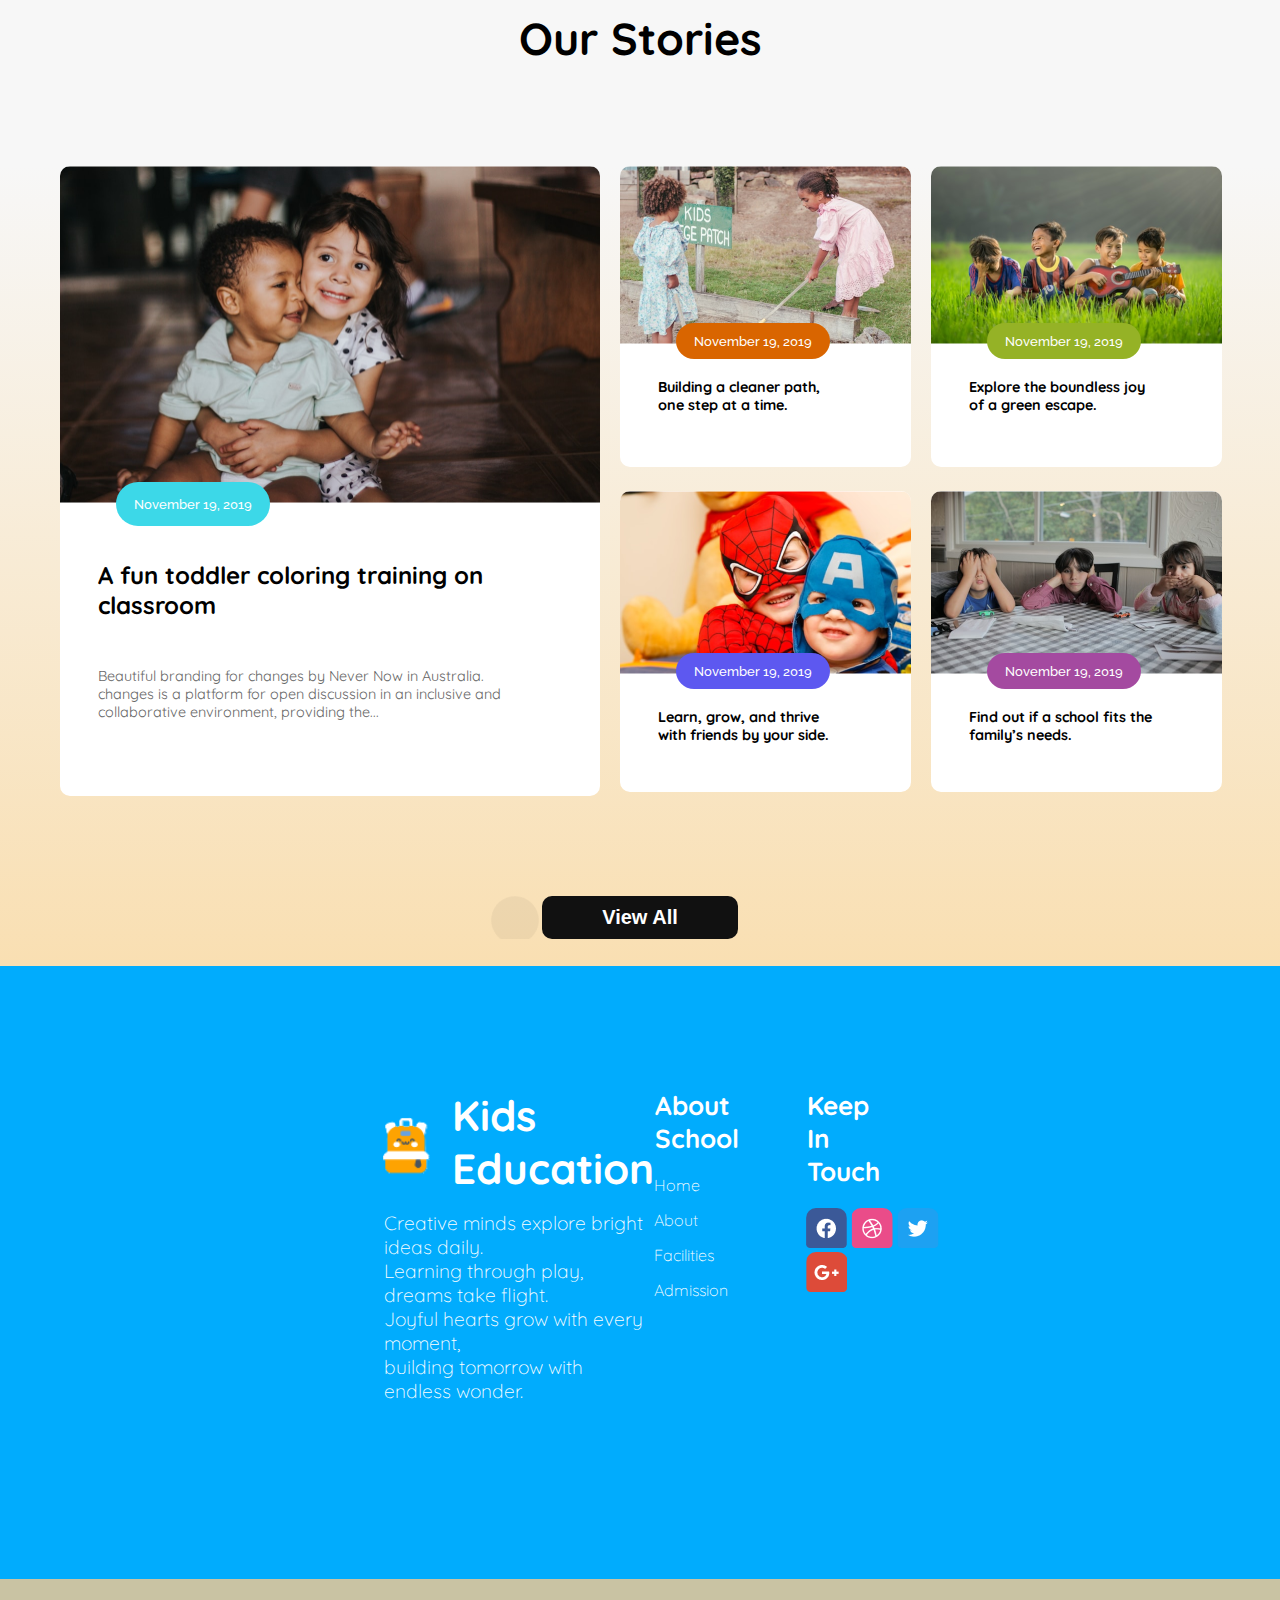
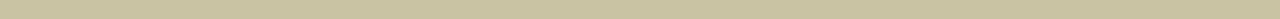
==== commit d06052a7: "Done.." ====
--- a/index.html
+++ b/index.html
@@ -185,7 +185,6 @@
     <footer class="footer-margin">
       <section class="footer-section">
         <div class="footer-container">
-          <!-- First Column: Logo & Text -->
           <div class="footer-col">
             <div class="logo-section">
               <img class="sspng" src="./assets/ss.png" alt="Decoration icon" />
@@ -199,7 +198,6 @@
             </p>
           </div>
 
-          <!-- Second Column: Navigation Links -->
           <div class="footer-col">
             <h3 class="section-title">About School</h3>
             <ul class="footer-links">
@@ -210,7 +208,6 @@
             </ul>
           </div>
 
-          <!-- Third Column: Social Icons -->
           <div class="footer-col">
             <h3 class="section-title">Keep In Touch</h3>
             <div class="social-icons">
@@ -223,5 +220,11 @@
         </div>
       </section>
     </footer>
+    <div class="marquee-container">
+      <div class="marquee-content">
+        🌟 Special Offer! Limited Time Discount - Scrolls Smoothly - No
+        JavaScript Needed 🌟
+      </div>
+    </div>
   </body>
 </html>
--- a/styles/styles.css
+++ b/styles/styles.css
@@ -5,12 +5,33 @@
     box-sizing: border-box;
 
 }
+.marquee-container {
+  overflow: hidden; /* Hide overflow */
+  white-space: nowrap; /* Prevent text wrapping */
+  width: 100%;
+  background: #c9c3a3;
+  padding: 10px 0;
+}
+
+.marquee-content {
+  display: inline-block;
+  animation: marquee 15s linear infinite;
+  padding-left: 100%; /* Start offscreen */
+}
+
+@keyframes marquee {
+  0% { transform: translateX(0); }
+  100% { transform: translateX(-100%); }
+}
 
 body{
     
     margin-top: 20px;
     font-family: "Quicksand", serif;
     background-color: rgba(247, 247, 247, 1);
+
+    
+   
 }
 
 /* shared item */
@@ -147,8 +168,10 @@
 .display-none-hero-img{
     display: none;
 
-}
-
+} 
+.main-title{
+     margin-left: 0;
+}
 /* main section card */
 .main-title  h3{
     display: flex;
@@ -158,7 +181,8 @@
     font-size: 2.8rem;
     font-weight: bold;
     color: rgba(0, 0, 0, 1);
-
+     padding: 0;
+    
 }
 
 .first-section{
@@ -573,18 +597,37 @@
     height: 71px;
     margin-left: -30px;
 }
-.keep  h3{
-     margin-top: -95px;
+.section-title{
+
      color: rgba(255, 255, 255, 1);
-        font-size: 20px;
-}
-
-.keep img{
-    width: 30px;
-    height: 30px;
-    margin-top: 10px;
-    margin-left: 20px;
-}
+        font-size: 26px;
+        margin-left: -37px;
+        font-weight: bold;
+        margin-bottom: 20px;
+}
+
+
+.kids-title{
+    font-size: 42.14px;
+    font-weight: bold;
+    color: rgba(255, 255, 255, 1);
+    
+}
+.footer-text{
+    color: rgba(255, 255, 255, 1);
+    font-size: 1.2rem;
+    font-weight:100;
+}
+
+
+
+.footer-links li {
+  margin-bottom: 15px;
+  color: rgba(255, 255, 255, 1);
+  font-size: 1rem;
+  font-weight: 200;
+  
+  }
 
 
 
@@ -681,7 +724,7 @@
    }
    
     .second-section{
-        margin-top: 600px;
+        margin-top: 400px;
         background-image: url('../assets/bg.png');
         height: 100px;
     
@@ -807,8 +850,7 @@
   color: rgba(255, 255, 255, 1);
   font-size: 1rem;
   font-weight: 200;
-  /* text-indent: 0;  */
-  /* padding-left: 0;  */
+  
   }
     
     .footer-text{
@@ -828,9 +870,21 @@
         font-weight: bold;
         color: rgba(255, 255, 255, 1);
     }
-
+    .footer-text{
+        color: rgba(255, 255, 255, 1);
+        font-size: 1rem;
+        font-weight: 200;
+    }
+  .cards h3{
+    margin-top: 32px;
+    font-size: 1.25rem;
+    font-weight: bold;
+    color: rgba(32, 32, 32, 1);
+    margin-right: -20px;
+
+}
+ 
 }
   
 
 
-
